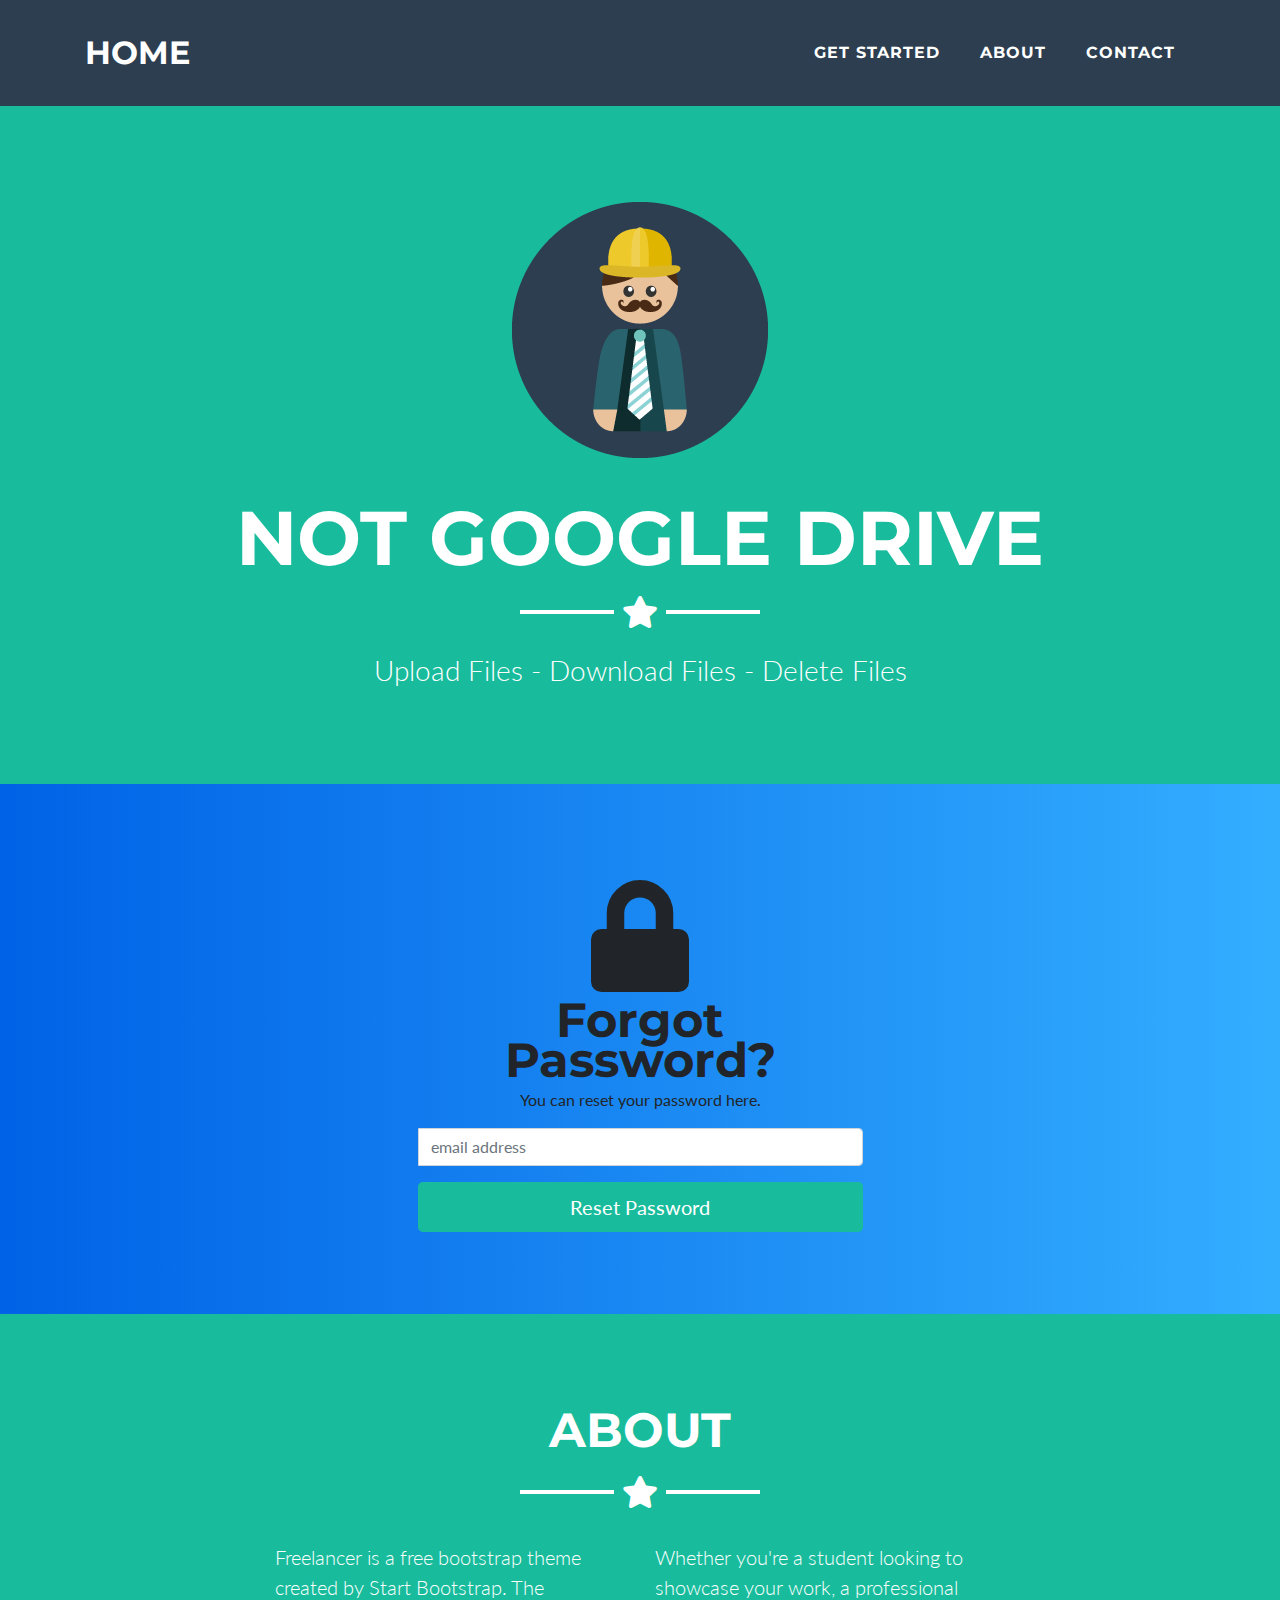
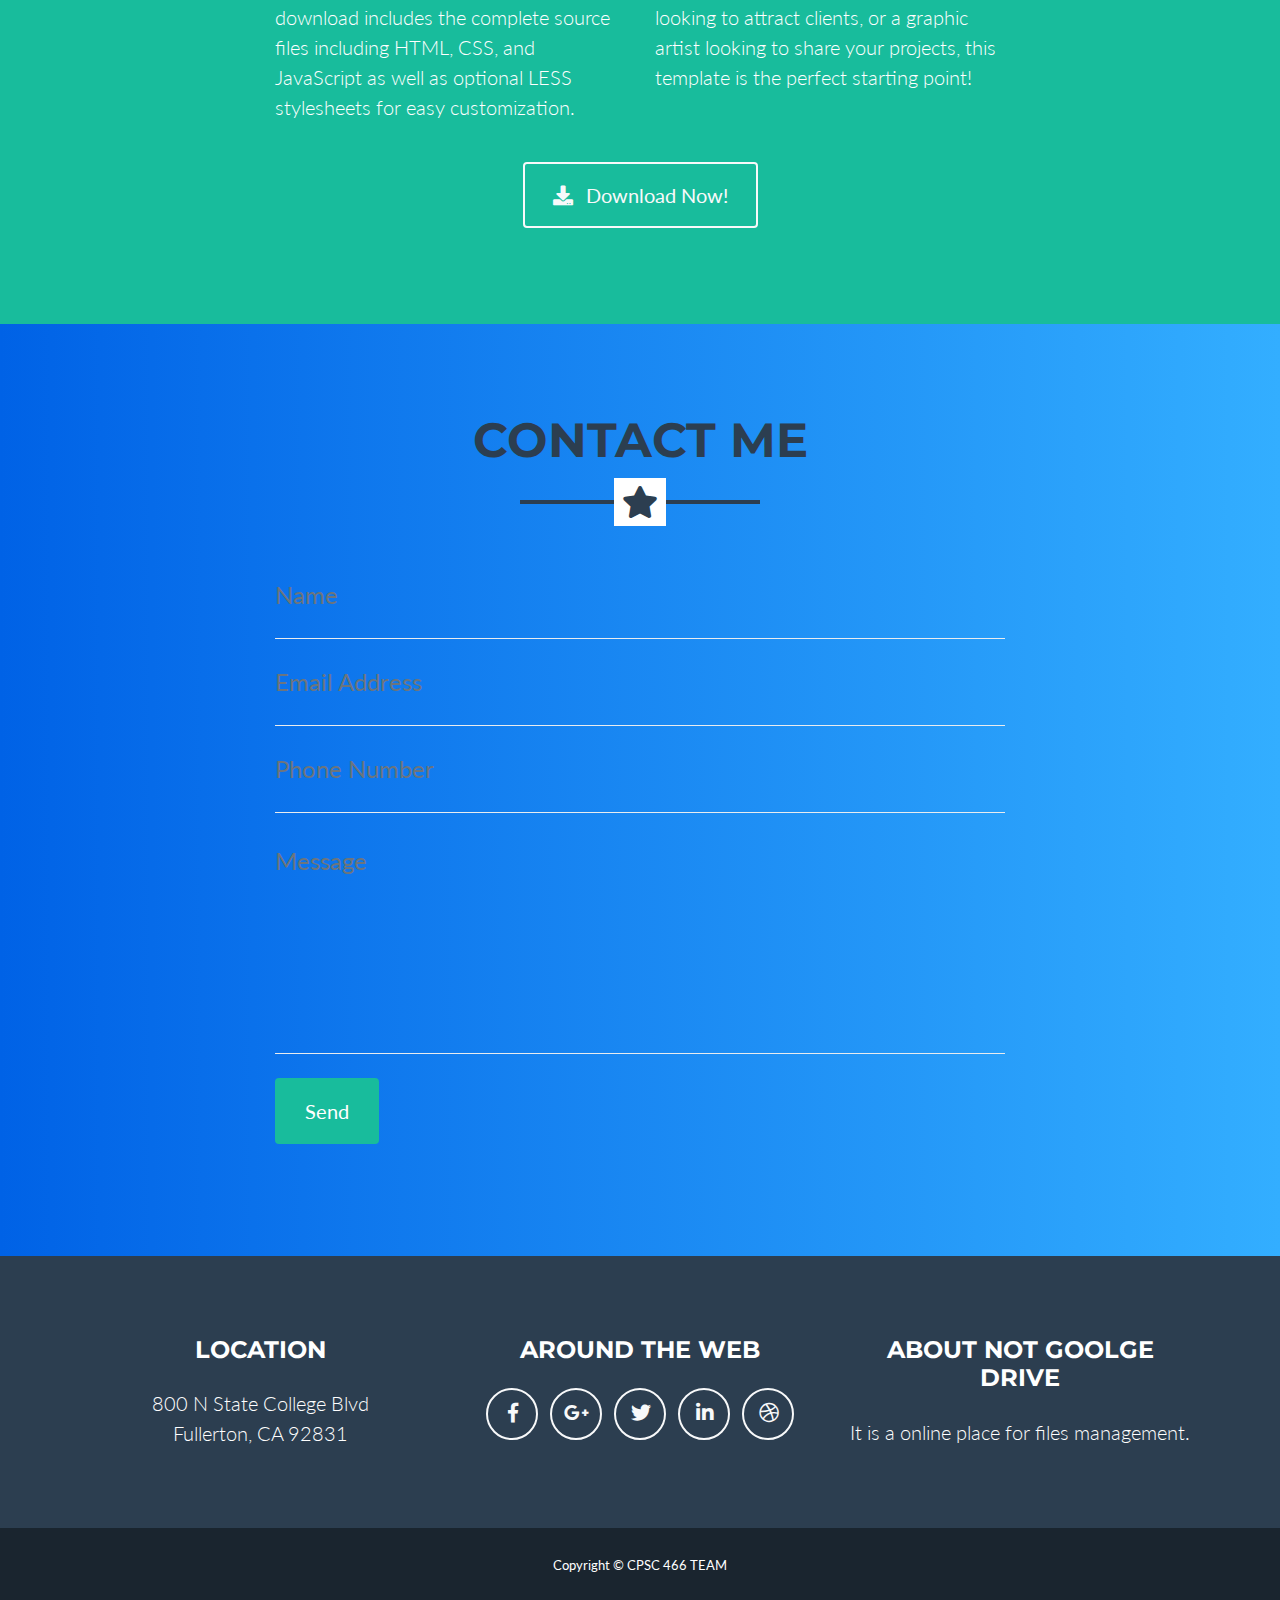
==== forgot-password.html @ 5945c9ec "mostly done with forms" ====
<!DOCTYPE html>
<html lang="en">

<head>

  <meta charset="utf-8">
  <meta name="viewport" content="width=device-width, initial-scale=1, shrink-to-fit=no">
  <meta name="description" content="">
  <meta name="author" content="">

  <title>Freelancer - Start Bootstrap Theme</title>

  <!-- Bootstrap core CSS -->
  <link href="vendor/bootstrap/css/bootstrap.min.css" rel="stylesheet">

  <!-- Custom fonts for this template -->
  <link href="vendor/fontawesome-free/css/all.min.css" rel="stylesheet" type="text/css">
  <link href="https://fonts.googleapis.com/css?family=Montserrat:400,700" rel="stylesheet" type="text/css">
  <link href="https://fonts.googleapis.com/css?family=Lato:400,700,400italic,700italic" rel="stylesheet" type="text/css">

  <!-- Plugin CSS -->
  <link href="vendor/magnific-popup/magnific-popup.css" rel="stylesheet" type="text/css">

  <!-- Custom styles for this template -->
  <link href="css/freelancer.min.css" rel="stylesheet">
  <link rel="stylesheet" href="/css/login.css">

</head>

<body id="page-top">

  <!-- Navigation -->
  <nav class="navbar navbar-expand-lg bg-secondary fixed-top text-uppercase" id="mainNav">
    <div class="container">
      <a class="navbar-brand js-scroll-trigger" href="index.html">Home</a>
      <button class="navbar-toggler navbar-toggler-right text-uppercase bg-primary text-white rounded" type="button" data-toggle="collapse" data-target="#navbarResponsive" aria-controls="navbarResponsive" aria-expanded="false" aria-label="Toggle navigation">
        Menu
        <i class="fas fa-bars"></i>
      </button>
      <div class="collapse navbar-collapse" id="navbarResponsive">
        <ul class="navbar-nav ml-auto">
          <li class="nav-item mx-0 mx-lg-1">
            <a class="nav-link py-3 px-0 px-lg-3 rounded js-scroll-trigger" href="login.html">Get Started</a>
          </li>
          <li class="nav-item mx-0 mx-lg-1">
            <a class="nav-link py-3 px-0 px-lg-3 rounded js-scroll-trigger" href="#about">About</a>
          </li>
          <li class="nav-item mx-0 mx-lg-1">
            <a class="nav-link py-3 px-0 px-lg-3 rounded js-scroll-trigger" href="#contact">Contact</a>
          </li>
        </ul>
      </div>
    </div>
  </nav>

  <!-- Header -->
  <header class="masthead bg-primary text-white text-center">
    <div class="container">
      <img class="img-fluid mb-5 d-block mx-auto" src="img/profile.png" alt="">
      <h1 class="text-uppercase mb-0">Not Google Drive</h1>
      <hr class="star-light">
      <h2 class="font-weight-light mb-0">Upload Files - Download Files - Delete Files</h2>
    </div>
  </header>

  <!-- Portfolio Grid Section -->
  <section class="portfolio" id="portfolio">
    <div class="container">
      <div class="row">
        <div class="col-sm-9 col-md-7 col-lg-5 mx-auto">
          <div class="panel panel-default">
            <div class="panel-body">
              <div class="text-center">
                <h3><i class="fa fa-lock fa-4x"></i></h3>
                <h2 class="text-center">Forgot Password?</h2>
                <p>You can reset your password here.</p>
                <div class="panel-body">

                  <form id="register-form" role="form" autocomplete="off" class="form" method="post">

                    <div class="form-group">
                      <div class="input-group">
                        <span class="input-group-addon"><i class="glyphicon glyphicon-envelope color-blue"></i></span>
                        <input id="email" name="email" placeholder="email address" class="form-control" type="email">
                      </div>
                    </div>
                    <div class="form-group">
                      <input name="recover-submit" class="btn btn-lg btn-primary btn-block" value="Reset Password" type="submit">
                    </div>

                    <input type="hidden" class="hide" name="token" id="token" value="">
                  </form>

                </div>
              </div>
            </div>
          </div>
        </div>
      </div>
    </div>
  </section>

  <!-- About Section -->
  <section class="bg-primary text-white mb-0" id="about">
    <div class="container">
      <h2 class="text-center text-uppercase text-white">About</h2>
      <hr class="star-light mb-5">
      <div class="row">
        <div class="col-lg-4 ml-auto">
          <p class="lead">Freelancer is a free bootstrap theme created by Start Bootstrap. The download includes the complete source files including HTML, CSS, and JavaScript as well as optional LESS stylesheets for easy customization.</p>
        </div>
        <div class="col-lg-4 mr-auto">
          <p class="lead">Whether you're a student looking to showcase your work, a professional looking to attract clients, or a graphic artist looking to share your projects, this template is the perfect starting point!</p>
        </div>
      </div>
      <div class="text-center mt-4">
        <a class="btn btn-xl btn-outline-light" href="#">
          <i class="fas fa-download mr-2"></i>
          Download Now!
        </a>
      </div>
    </div>
  </section>

  <!-- Contact Section -->
  <section id="contact">
    <div class="container">
      <h2 class="text-center text-uppercase text-secondary mb-0">Contact Me</h2>
      <hr class="star-dark mb-5">
      <div class="row">
        <div class="col-lg-8 mx-auto">
          <!-- To configure the contact form email address, go to mail/contact_me.php and update the email address in the PHP file on line 19. -->
          <!-- The form should work on most web servers, but if the form is not working you may need to configure your web server differently. -->
          <form name="sentMessage" id="contactForm" novalidate="novalidate">
            <div class="control-group">
              <div class="form-group floating-label-form-group controls mb-0 pb-2">
                <label>Name</label>
                <input class="form-control" id="name" type="text" placeholder="Name" required="required" data-validation-required-message="Please enter your name.">
                <p class="help-block text-danger"></p>
              </div>
            </div>
            <div class="control-group">
              <div class="form-group floating-label-form-group controls mb-0 pb-2">
                <label>Email Address</label>
                <input class="form-control" id="email" type="email" placeholder="Email Address" required="required" data-validation-required-message="Please enter your email address.">
                <p class="help-block text-danger"></p>
              </div>
            </div>
            <div class="control-group">
              <div class="form-group floating-label-form-group controls mb-0 pb-2">
                <label>Phone Number</label>
                <input class="form-control" id="phone" type="tel" placeholder="Phone Number" required="required" data-validation-required-message="Please enter your phone number.">
                <p class="help-block text-danger"></p>
              </div>
            </div>
            <div class="control-group">
              <div class="form-group floating-label-form-group controls mb-0 pb-2">
                <label>Message</label>
                <textarea class="form-control" id="message" rows="5" placeholder="Message" required="required" data-validation-required-message="Please enter a message."></textarea>
                <p class="help-block text-danger"></p>
              </div>
            </div>
            <br>
            <div id="success"></div>
            <div class="form-group">
              <button type="submit" class="btn btn-primary btn-xl" id="sendMessageButton">Send</button>
            </div>
          </form>
        </div>
      </div>
    </div>
  </section>

  <!-- Footer -->
  <footer class="footer text-center">
    <div class="container">
      <div class="row">
        <div class="col-md-4 mb-5 mb-lg-0">
          <h4 class="text-uppercase mb-4">Location</h4>
          <p class="lead mb-0">800 N State College Blvd
            <br>Fullerton, CA 92831</p>
        </div>
        <div class="col-md-4 mb-5 mb-lg-0">
          <h4 class="text-uppercase mb-4">Around the Web</h4>
          <ul class="list-inline mb-0">
            <li class="list-inline-item">
              <a class="btn btn-outline-light btn-social text-center rounded-circle" href="#">
                <i class="fab fa-fw fa-facebook-f"></i>
              </a>
            </li>
            <li class="list-inline-item">
              <a class="btn btn-outline-light btn-social text-center rounded-circle" href="#">
                <i class="fab fa-fw fa-google-plus-g"></i>
              </a>
            </li>
            <li class="list-inline-item">
              <a class="btn btn-outline-light btn-social text-center rounded-circle" href="#">
                <i class="fab fa-fw fa-twitter"></i>
              </a>
            </li>
            <li class="list-inline-item">
              <a class="btn btn-outline-light btn-social text-center rounded-circle" href="#">
                <i class="fab fa-fw fa-linkedin-in"></i>
              </a>
            </li>
            <li class="list-inline-item">
              <a class="btn btn-outline-light btn-social text-center rounded-circle" href="#">
                <i class="fab fa-fw fa-dribbble"></i>
              </a>
            </li>
          </ul>
        </div>
        <div class="col-md-4">
          <h4 class="text-uppercase mb-4">About Not Goolge Drive</h4>
          <p class="lead mb-0">It is a online place for files management.
        </div>
      </div>
    </div>
  </footer>

  <div class="copyright py-4 text-center text-white">
    <div class="container">
      <small>Copyright &copy; CPSC 466 TEAM</small>
    </div>
  </div>

  <!-- Scroll to Top Button (Only visible on small and extra-small screen sizes) -->
  <div class="scroll-to-top d-lg-none position-fixed ">
    <a class="js-scroll-trigger d-block text-center text-white rounded" href="#page-top">
      <i class="fa fa-chevron-up"></i>
    </a>
  </div>

  <!-- Portfolio Modals -->

  <!-- Portfolio Modal 1 -->
  <div class="portfolio-modal mfp-hide" id="portfolio-modal-1">
    <div class="portfolio-modal-dialog bg-white">
      <a class="close-button d-none d-md-block portfolio-modal-dismiss" href="#">
        <i class="fa fa-3x fa-times"></i>
      </a>
      <div class="container text-center">
        <div class="row">
          <div class="col-lg-8 mx-auto">
            <h2 class="text-secondary text-uppercase mb-0">Project Name</h2>
            <hr class="star-dark mb-5">
            <img class="img-fluid mb-5" src="img/portfolio/cabin.png" alt="">
            <p class="mb-5">Lorem ipsum dolor sit amet, consectetur adipisicing elit. Mollitia neque assumenda ipsam nihil, molestias magnam, recusandae quos quis inventore quisquam velit asperiores, vitae? Reprehenderit soluta, eos quod
              consequuntur itaque. Nam.</p>
            <a class="btn btn-primary btn-lg rounded-pill portfolio-modal-dismiss" href="#">
              <i class="fa fa-close"></i>
              Close Project</a>
          </div>
        </div>
      </div>
    </div>
  </div>

  <!-- Portfolio Modal 2 -->
  <div class="portfolio-modal mfp-hide" id="portfolio-modal-2">
    <div class="portfolio-modal-dialog bg-white">
      <a class="close-button d-none d-md-block portfolio-modal-dismiss" href="#">
        <i class="fa fa-3x fa-times"></i>
      </a>
      <div class="container text-center">
        <div class="row">
          <div class="col-lg-8 mx-auto">
            <h2 class="text-secondary text-uppercase mb-0">Project Name</h2>
            <hr class="star-dark mb-5">
            <img class="img-fluid mb-5" src="img/portfolio/cake.png" alt="">
            <p class="mb-5">Lorem ipsum dolor sit amet, consectetur adipisicing elit. Mollitia neque assumenda ipsam nihil, molestias magnam, recusandae quos quis inventore quisquam velit asperiores, vitae? Reprehenderit soluta, eos quod
              consequuntur itaque. Nam.</p>
            <a class="btn btn-primary btn-lg rounded-pill portfolio-modal-dismiss" href="#">
              <i class="fa fa-close"></i>
              Close Project</a>
          </div>
        </div>
      </div>
    </div>
  </div>

  <!-- Portfolio Modal 3 -->
  <div class="portfolio-modal mfp-hide" id="portfolio-modal-3">
    <div class="portfolio-modal-dialog bg-white">
      <a class="close-button d-none d-md-block portfolio-modal-dismiss" href="#">
        <i class="fa fa-3x fa-times"></i>
      </a>
      <div class="container text-center">
        <div class="row">
          <div class="col-lg-8 mx-auto">
            <h2 class="text-secondary text-uppercase mb-0">Project Name</h2>
            <hr class="star-dark mb-5">
            <img class="img-fluid mb-5" src="img/portfolio/circus.png" alt="">
            <p class="mb-5">Lorem ipsum dolor sit amet, consectetur adipisicing elit. Mollitia neque assumenda ipsam nihil, molestias magnam, recusandae quos quis inventore quisquam velit asperiores, vitae? Reprehenderit soluta, eos quod
              consequuntur itaque. Nam.</p>
            <a class="btn btn-primary btn-lg rounded-pill portfolio-modal-dismiss" href="#">
              <i class="fa fa-close"></i>
              Close Project</a>
          </div>
        </div>
      </div>
    </div>
  </div>

  <!-- Portfolio Modal 4 -->
  <div class="portfolio-modal mfp-hide" id="portfolio-modal-4">
    <div class="portfolio-modal-dialog bg-white">
      <a class="close-button d-none d-md-block portfolio-modal-dismiss" href="#">
        <i class="fa fa-3x fa-times"></i>
      </a>
      <div class="container text-center">
        <div class="row">
          <div class="col-lg-8 mx-auto">
            <h2 class="text-secondary text-uppercase mb-0">Project Name</h2>
            <hr class="star-dark mb-5">
            <img class="img-fluid mb-5" src="img/portfolio/game.png" alt="">
            <p class="mb-5">Lorem ipsum dolor sit amet, consectetur adipisicing elit. Mollitia neque assumenda ipsam nihil, molestias magnam, recusandae quos quis inventore quisquam velit asperiores, vitae? Reprehenderit soluta, eos quod
              consequuntur itaque. Nam.</p>
            <a class="btn btn-primary btn-lg rounded-pill portfolio-modal-dismiss" href="#">
              <i class="fa fa-close"></i>
              Close Project</a>
          </div>
        </div>
      </div>
    </div>
  </div>

  <!-- Portfolio Modal 5 -->
  <div class="portfolio-modal mfp-hide" id="portfolio-modal-5">
    <div class="portfolio-modal-dialog bg-white">
      <a class="close-button d-none d-md-block portfolio-modal-dismiss" href="#">
        <i class="fa fa-3x fa-times"></i>
      </a>
      <div class="container text-center">
        <div class="row">
          <div class="col-lg-8 mx-auto">
            <h2 class="text-secondary text-uppercase mb-0">Project Name</h2>
            <hr class="star-dark mb-5">
            <img class="img-fluid mb-5" src="img/portfolio/safe.png" alt="">
            <p class="mb-5">Lorem ipsum dolor sit amet, consectetur adipisicing elit. Mollitia neque assumenda ipsam nihil, molestias magnam, recusandae quos quis inventore quisquam velit asperiores, vitae? Reprehenderit soluta, eos quod
              consequuntur itaque. Nam.</p>
            <a class="btn btn-primary btn-lg rounded-pill portfolio-modal-dismiss" href="#">
              <i class="fa fa-close"></i>
              Close Project</a>
          </div>
        </div>
      </div>
    </div>
  </div>

  <!-- Portfolio Modal 6 -->
  <div class="portfolio-modal mfp-hide" id="portfolio-modal-6">
    <div class="portfolio-modal-dialog bg-white">
      <a class="close-button d-none d-md-block portfolio-modal-dismiss" href="#">
        <i class="fa fa-3x fa-times"></i>
      </a>
      <div class="container text-center">
        <div class="row">
          <div class="col-lg-8 mx-auto">
            <h2 class="text-secondary text-uppercase mb-0">Project Name</h2>
            <hr class="star-dark mb-5">
            <img class="img-fluid mb-5" src="img/portfolio/submarine.png" alt="">
            <p class="mb-5">Lorem ipsum dolor sit amet, consectetur adipisicing elit. Mollitia neque assumenda ipsam nihil, molestias magnam, recusandae quos quis inventore quisquam velit asperiores, vitae? Reprehenderit soluta, eos quod
              consequuntur itaque. Nam.</p>
            <a class="btn btn-primary btn-lg rounded-pill portfolio-modal-dismiss" href="#">
              <i class="fa fa-close"></i>
              Close Project</a>
          </div>
        </div>
      </div>
    </div>
  </div>

  <!-- Bootstrap core JavaScript -->
  <script src="vendor/jquery/jquery.min.js"></script>
  <script src="vendor/bootstrap/js/bootstrap.bundle.min.js"></script>

  <!-- Plugin JavaScript -->
  <script src="vendor/jquery-easing/jquery.easing.min.js"></script>
  <script src="vendor/magnific-popup/jquery.magnific-popup.min.js"></script>

  <!-- Contact Form JavaScript -->
  <script src="js/jqBootstrapValidation.js"></script>
  <script src="js/contact_me.js"></script>

  <!-- Custom scripts for this template -->
  <script src="js/freelancer.min.js"></script>

</body>

</html>
---- css/freelancer.min.css ----
/*!
 * Start Bootstrap - Freelancer v5.0.2 (https://startbootstrap.com/template-overviews/freelancer)
 * Copyright 2013-2019 Start Bootstrap
 * Licensed under MIT (https://github.com/BlackrockDigital/startbootstrap-freelancer/blob/master/LICENSE)
 */body{font-family:Lato}h1,h2,h3,h4,h5,h6{font-weight:700;font-family:Montserrat}hr.star-dark,hr.star-light{max-width:15rem;padding:0;text-align:center;border:none;border-top:solid .25rem;margin-top:2.5rem;margin-bottom:2.5rem;margin-left:auto;margin-right:auto}hr.star-dark:after,hr.star-light:after{position:relative;top:-.8em;display:inline-block;padding:0 .25em;content:'\f005';font-family:"Font Awesome 5 Free";font-weight:900;font-size:2em}hr.star-light{border-color:#fff}hr.star-light:after{color:#fff;background-color:#18bc9c}hr.star-dark{border-color:#2c3e50}hr.star-dark:after{color:#2c3e50;background-color:#fff}section{padding:6rem 0}section h2{font-size:2.25rem;line-height:2rem}@media (min-width:992px){section h2{font-size:3rem;line-height:2.5rem}}.btn-xl{padding:1rem 1.75rem;font-size:1.25rem}.btn-social{width:3.25rem;height:3.25rem;font-size:1.25rem;line-height:2rem}.scroll-to-top{z-index:1042;right:1rem;bottom:1rem;display:none}.scroll-to-top a{width:3.5rem;height:3.5rem;background-color:rgba(33,37,41,.5);line-height:3.1rem}#mainNav{padding-top:1rem;padding-bottom:1rem;font-weight:700;font-family:Montserrat}#mainNav .navbar-brand{color:#fff}#mainNav .navbar-nav{margin-top:1rem;letter-spacing:.0625rem}#mainNav .navbar-nav li.nav-item a.nav-link{color:#fff}#mainNav .navbar-nav li.nav-item a.nav-link:hover{color:#18bc9c}#mainNav .navbar-nav li.nav-item a.nav-link:active,#mainNav .navbar-nav li.nav-item a.nav-link:focus{color:#fff}#mainNav .navbar-nav li.nav-item a.nav-link.active{color:#18bc9c}#mainNav .navbar-toggler{font-size:80%;padding:.8rem}@media (min-width:992px){#mainNav{padding-top:1.5rem;padding-bottom:1.5rem;-webkit-transition:padding-top .3s,padding-bottom .3s;transition:padding-top .3s,padding-bottom .3s}#mainNav .navbar-brand{font-size:2em;-webkit-transition:font-size .3s;transition:font-size .3s}#mainNav .navbar-nav{margin-top:0}#mainNav .navbar-nav>li.nav-item>a.nav-link.active{color:#fff;background:#18bc9c}#mainNav .navbar-nav>li.nav-item>a.nav-link.active:active,#mainNav .navbar-nav>li.nav-item>a.nav-link.active:focus,#mainNav .navbar-nav>li.nav-item>a.nav-link.active:hover{color:#fff;background:#18bc9c}#mainNav.navbar-shrink{padding-top:.5rem;padding-bottom:.5rem}#mainNav.navbar-shrink .navbar-brand{font-size:1.5em}}header.masthead{padding-top:calc(6rem + 72px);padding-bottom:6rem}header.masthead h1{font-size:3rem;line-height:3rem}header.masthead h2{font-size:1.3rem;font-family:Lato}@media (min-width:992px){header.masthead{padding-top:calc(6rem + 106px);padding-bottom:6rem}header.masthead h1{font-size:4.75em;line-height:4rem}header.masthead h2{font-size:1.75em}}.portfolio{margin-bottom:-15px}.portfolio .portfolio-item{position:relative;display:block;max-width:25rem;margin-bottom:15px}.portfolio .portfolio-item .portfolio-item-caption{-webkit-transition:all ease .5s;transition:all ease .5s;opacity:0;background-color:rgba(24,188,156,.9)}.portfolio .portfolio-item .portfolio-item-caption:hover{opacity:1}.portfolio .portfolio-item .portfolio-item-caption .portfolio-item-caption-content{font-size:1.5rem}@media (min-width:576px){.portfolio{margin-bottom:-30px}.portfolio .portfolio-item{margin-bottom:30px}}.portfolio-modal .portfolio-modal-dialog{padding:3rem 1rem;min-height:calc(100vh - 2rem);margin:1rem calc(1rem - 8px);position:relative;z-index:2;-webkit-box-shadow:0 0 3rem 1rem rgba(0,0,0,.5);box-shadow:0 0 3rem 1rem rgba(0,0,0,.5)}.portfolio-modal .portfolio-modal-dialog .close-button{position:absolute;top:2rem;right:2rem}.portfolio-modal .portfolio-modal-dialog .close-button i{line-height:38px}.portfolio-modal .portfolio-modal-dialog h2{font-size:2rem}@media (min-width:768px){.portfolio-modal .portfolio-modal-dialog{min-height:100vh;padding:5rem;margin:3rem calc(3rem - 8px)}.portfolio-modal .portfolio-modal-dialog h2{font-size:3rem}}.floating-label-form-group{position:relative;border-bottom:1px solid #e9ecef}.floating-label-form-group input,.floating-label-form-group textarea{font-size:1.5em;position:relative;z-index:1;padding-right:0;padding-left:0;resize:none;border:none;border-radius:0;background:0 0;-webkit-box-shadow:none!important;box-shadow:none!important}.floating-label-form-group label{font-size:.85em;line-height:1.764705882em;position:relative;z-index:0;top:2em;display:block;margin:0;-webkit-transition:top .3s ease,opacity .3s ease;transition:top .3s ease,opacity .3s ease;vertical-align:middle;vertical-align:baseline;opacity:0}.floating-label-form-group:not(:first-child){padding-left:14px;border-left:1px solid #e9ecef}.floating-label-form-group-with-value label{top:0;opacity:1}.floating-label-form-group-with-focus label{color:#18bc9c}form .row:first-child .floating-label-form-group{border-top:1px solid #e9ecef}.footer{padding-top:5rem;padding-bottom:5rem;background-color:#2c3e50;color:#fff}.copyright{background-color:#1a252f}a{color:#18bc9c}a:active,a:focus,a:hover{color:#128f76}.btn{border-width:2px}.bg-primary{background-color:#18bc9c!important}.bg-secondary{background-color:#2c3e50!important}.text-primary{color:#18bc9c!important}.text-secondary{color:#2c3e50!important}.btn-primary{background-color:#18bc9c;border-color:#18bc9c}.btn-primary:active,.btn-primary:focus,.btn-primary:hover{background-color:#128f76;border-color:#128f76}.btn-secondary{background-color:#2c3e50;border-color:#2c3e50}.btn-secondary:active,.btn-secondary:focus,.btn-secondary:hover{background-color:#1a252f;border-color:#1a252f}
---- css/login.css ----
CSS
JavaScript
Resources
:root {
  --input-padding-x: 1.5rem;
  --input-padding-y: .75rem;
}

body {
  background: #007bff;
  background: linear-gradient(to right, #0062E6, #33AEFF);
}

.card-signin {
  border: 0;
  border-radius: 1rem;
  box-shadow: 0 0.5rem 1rem 0 rgba(0, 0, 0, 0.1);
}

.card-signin .card-title {
  margin-bottom: 2rem;
  font-weight: 300;
  font-size: 1.5rem;
}

.card-signin .card-body {
  padding: 2rem;
}

.form-signin {
  width: 100%;
}

.form-signin .btn {
  font-size: 80%;
  border-radius: 5rem;
  letter-spacing: .1rem;
  font-weight: bold;
  padding: 1rem;
  transition: all 0.2s;
}

.form-label-group {
  position: relative;
  margin-bottom: 1rem;
}

.form-label-group input {
  height: auto;
  border-radius: 2rem;
}

.form-label-group>input,
.form-label-group>label {
  padding: var(--input-padding-y) var(--input-padding-x);
}

.form-label-group>label {
  position: absolute;
  top: 0;
  left: 0;
  display: block;
  width: 100%;
  margin-bottom: 0;
  /* Override default `<label>` margin */
  line-height: 1.5;
  color: #495057;
  border: 1px solid transparent;
  border-radius: .25rem;
  transition: all .1s ease-in-out;
}

.form-label-group input::-webkit-input-placeholder {
  color: transparent;
}

.form-label-group input:-ms-input-placeholder {
  color: transparent;
}

.form-label-group input::-ms-input-placeholder {
  color: transparent;
}

.form-label-group input::-moz-placeholder {
  color: transparent;
}

.form-label-group input::placeholder {
  color: transparent;
}

.form-label-group input:not(:placeholder-shown) {
  padding-top: calc(var(--input-padding-y) + var(--input-padding-y) * (2 / 3));
  padding-bottom: calc(var(--input-padding-y) / 3);
}

.form-label-group input:not(:placeholder-shown)~label {
  padding-top: calc(var(--input-padding-y) / 3);
  padding-bottom: calc(var(--input-padding-y) / 3);
  font-size: 12px;
  color: #777;
}

.btn-google {
  color: white;
  background-color: #ea4335;
}

.btn-facebook {
  color: white;
  background-color: #3b5998;
}
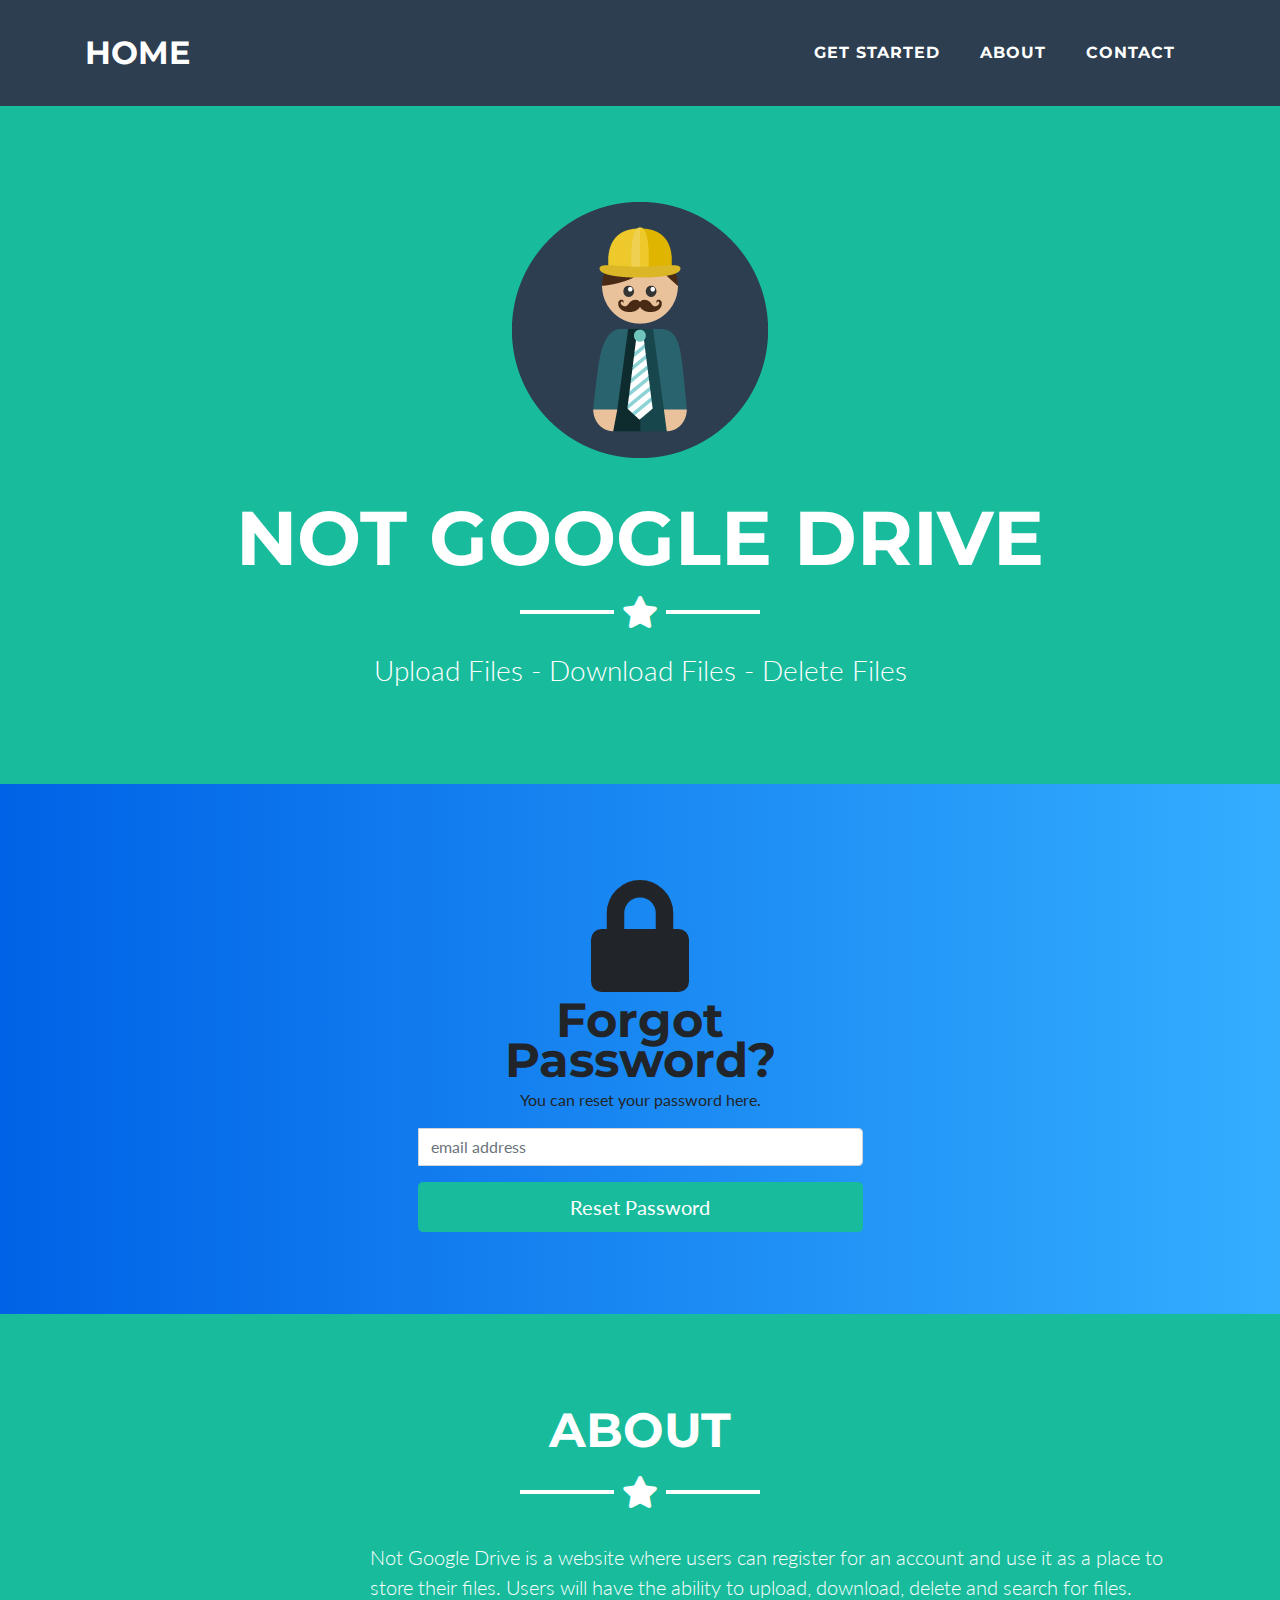
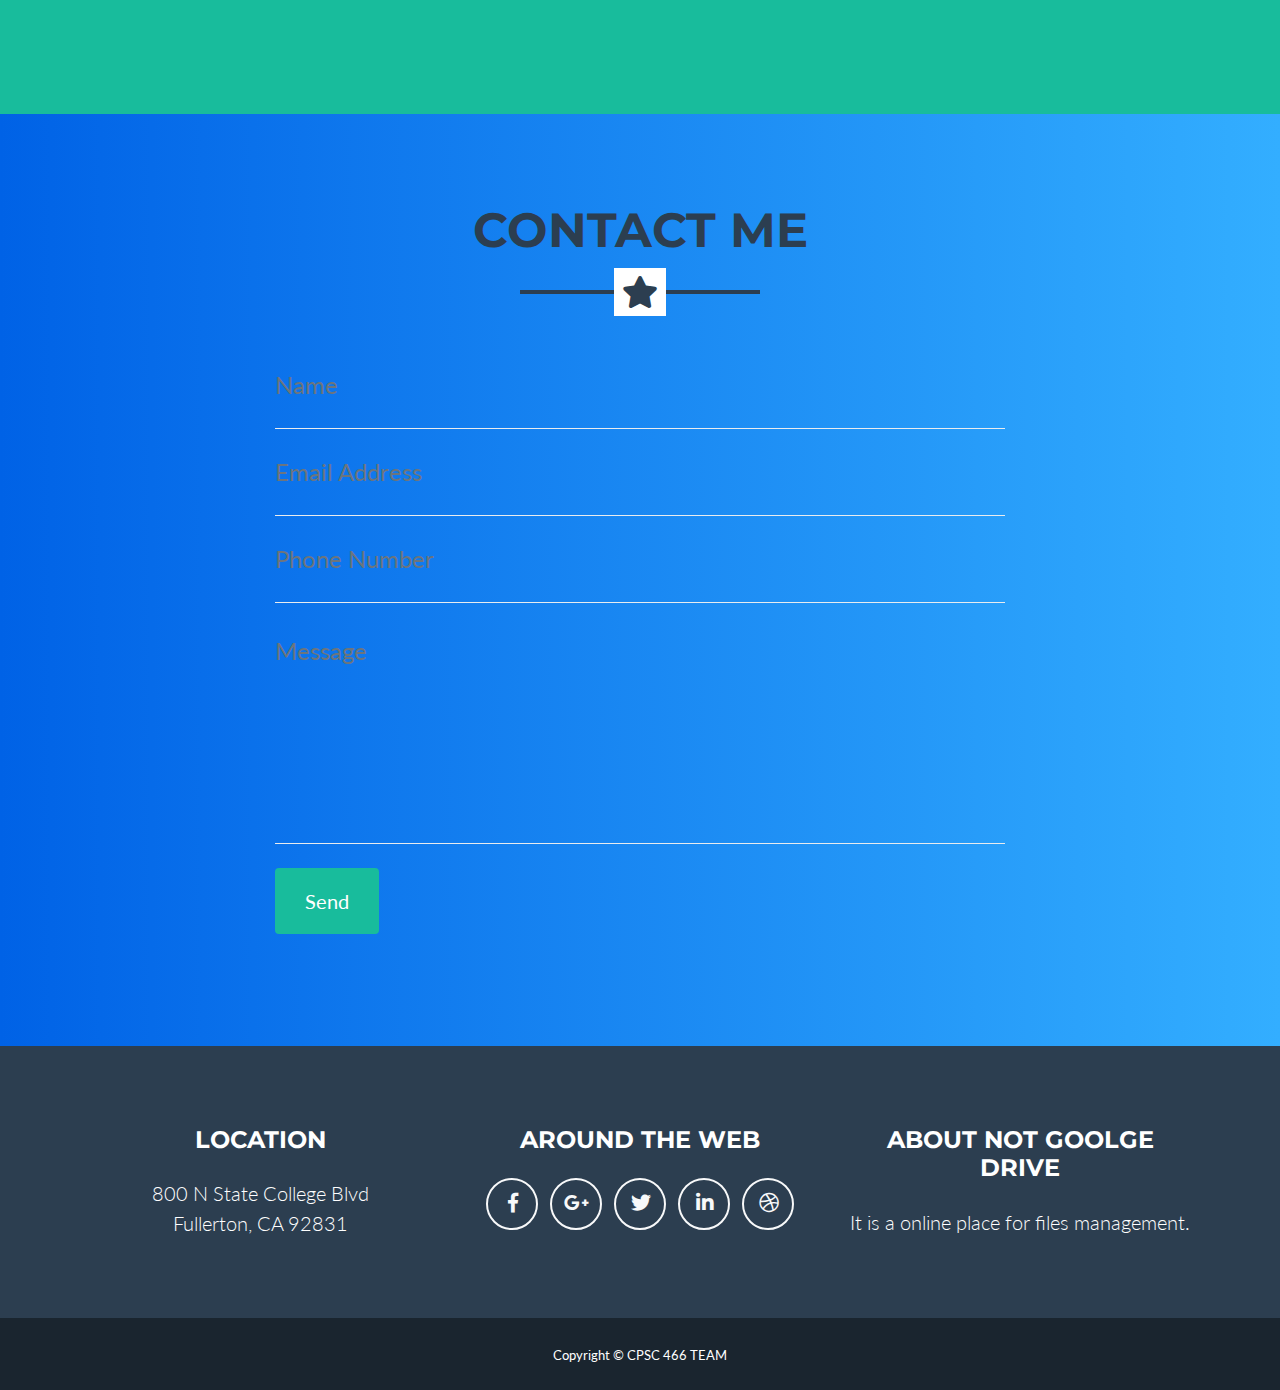
==== commit 15e3eb42: "modify about section accross all pages" ====
--- a/forgot-password.html
+++ b/forgot-password.html
@@ -32,7 +32,7 @@
   <!-- Navigation -->
   <nav class="navbar navbar-expand-lg bg-secondary fixed-top text-uppercase" id="mainNav">
     <div class="container">
-      <a class="navbar-brand js-scroll-trigger" href="index.html">Home</a>
+      <a class="navbar-brand js-scroll-trigger" href="index.php">Home</a>
       <button class="navbar-toggler navbar-toggler-right text-uppercase bg-primary text-white rounded" type="button" data-toggle="collapse" data-target="#navbarResponsive" aria-controls="navbarResponsive" aria-expanded="false" aria-label="Toggle navigation">
         Menu
         <i class="fas fa-bars"></i>
@@ -106,18 +106,9 @@
       <h2 class="text-center text-uppercase text-white">About</h2>
       <hr class="star-light mb-5">
       <div class="row">
-        <div class="col-lg-4 ml-auto">
-          <p class="lead">Freelancer is a free bootstrap theme created by Start Bootstrap. The download includes the complete source files including HTML, CSS, and JavaScript as well as optional LESS stylesheets for easy customization.</p>
-        </div>
-        <div class="col-lg-4 mr-auto">
-          <p class="lead">Whether you're a student looking to showcase your work, a professional looking to attract clients, or a graphic artist looking to share your projects, this template is the perfect starting point!</p>
-        </div>
-      </div>
-      <div class="text-center mt-4">
-        <a class="btn btn-xl btn-outline-light" href="#">
-          <i class="fas fa-download mr-2"></i>
-          Download Now!
-        </a>
+        <div class="col-lg-9 ml-auto">
+          <p class="lead">Not Google Drive is a website where users can register for an account and use it as a place to store their files. Users will have the ability to upload, download, delete and search for files.</p>
+        </div>
       </div>
     </div>
   </section>
--- a/css/login.css
+++ b/css/login.css
@@ -16,13 +16,37 @@
   border-radius: 1rem;
   box-shadow: 0 0.5rem 1rem 0 rgba(0, 0, 0, 0.1);
 }
-
+.table-header{
+  background-color: #2C3E50;
+  color: white;
+}
+.download{
+  display: center;
+  text-align: center;
+}
+.inputLogin{
+  width: 35%;
+  padding: 12px 20px;
+  margin: 8px 0;
+  display: inline-block;
+  border:1px solid #ccc;
+  box-sizing: border-box;
+}
+.table{
+  border-radius: 5px;
+  width: 50%;
+  margin: 0px auto;
+  float: none;
+}
 .card-signin .card-title {
   margin-bottom: 2rem;
   font-weight: 300;
   font-size: 1.5rem;
 }
 
+.file{
+  background-color: white;
+}
 .card-signin .card-body {
   padding: 2rem;
 }
